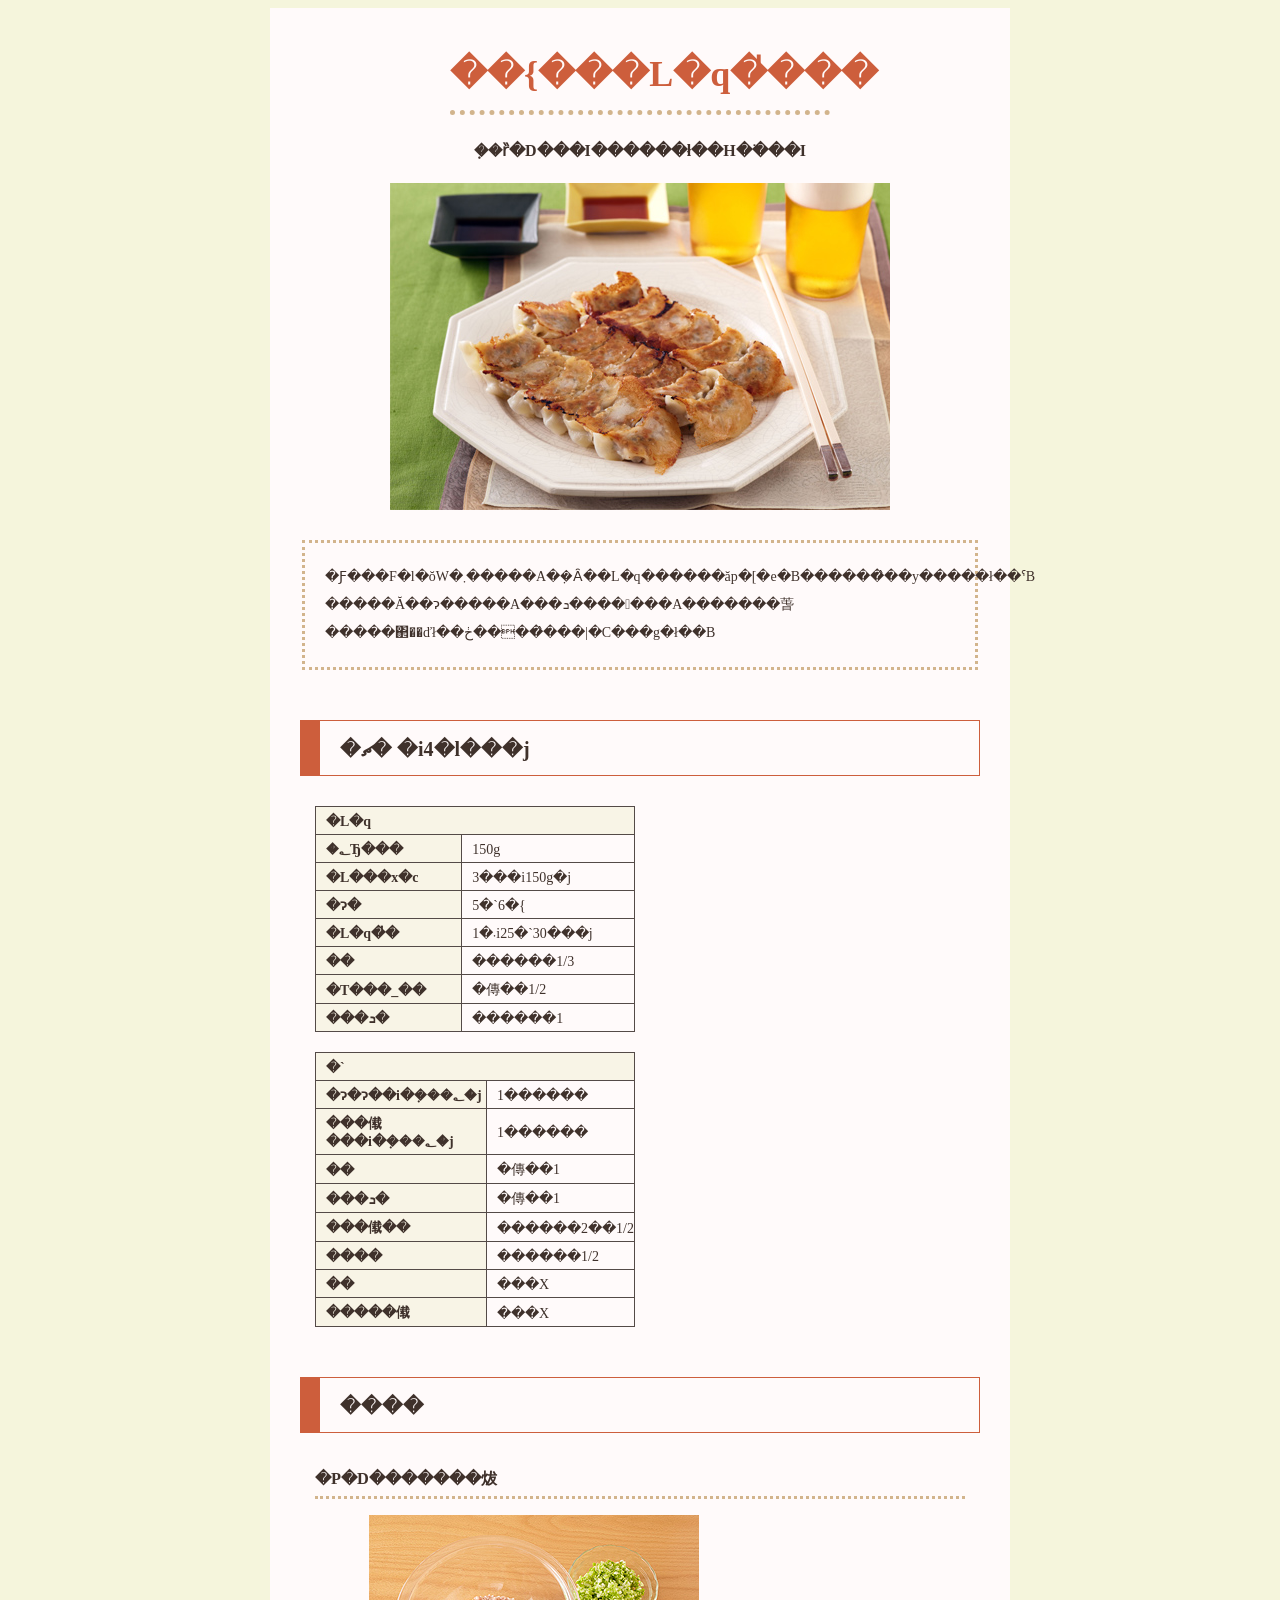
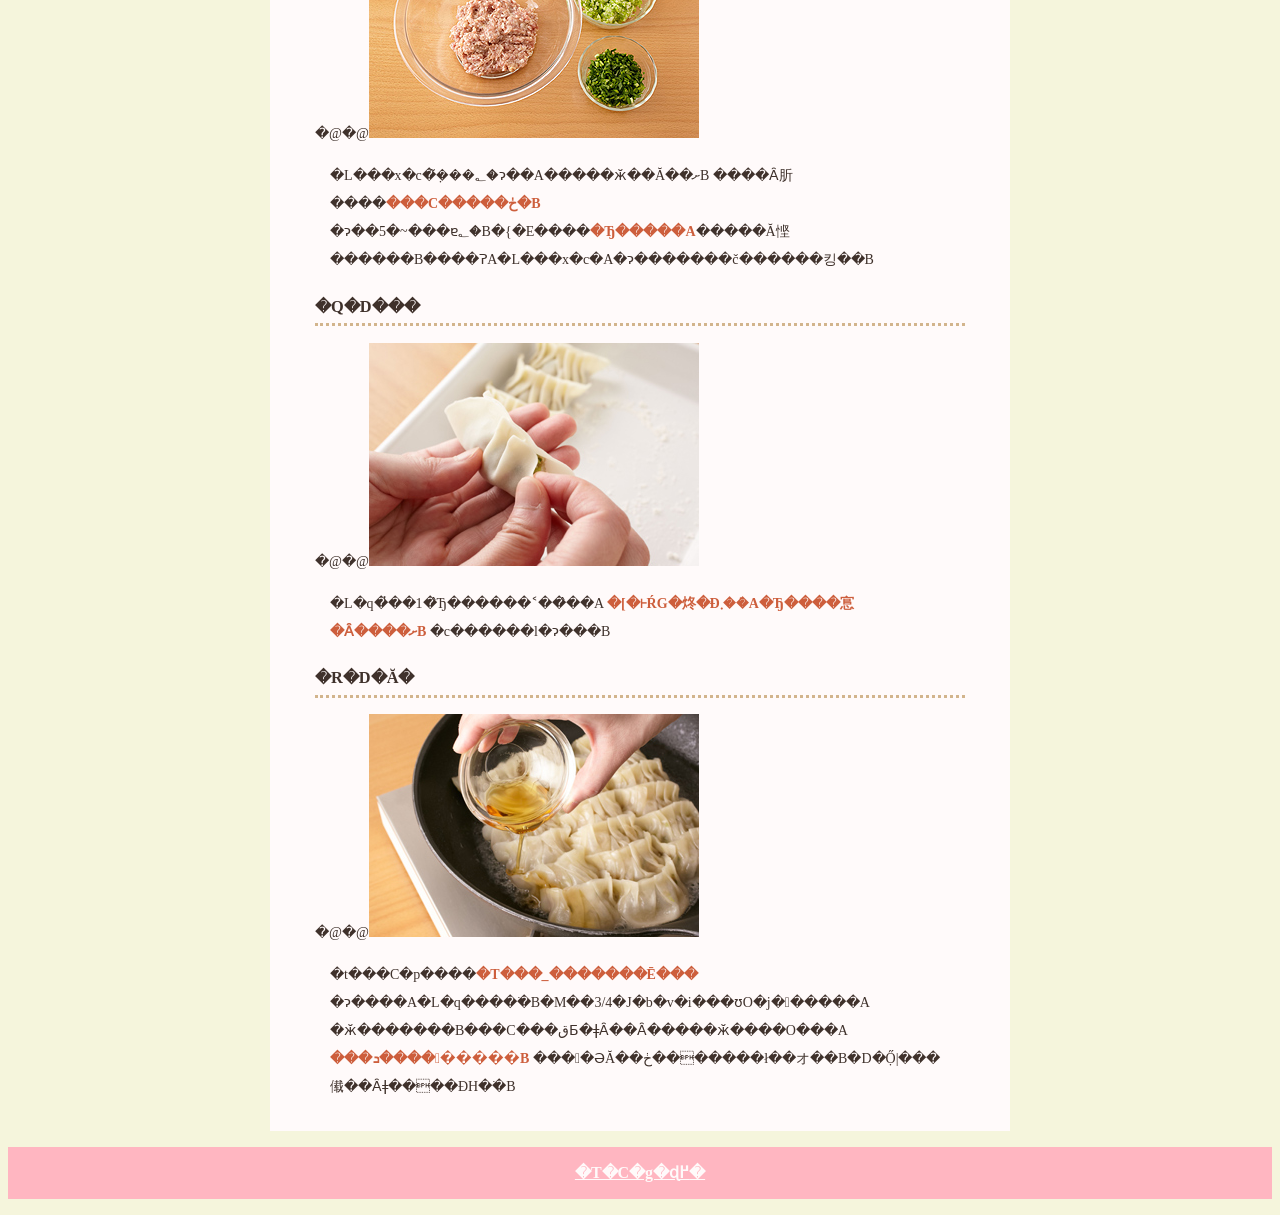
==== works/gyouza/try/sample.html @ c5b26f7d "init" ====
<html>
<head>
	<title>�L�q�̍���</title>
	<link rel="stylesheet" type="text/css" href="style.css" />
</head>

<body>
	<div id="wrap">
		<h1>��{���L�q�̍���</h1>
		<p id="header">�݂�ȑ�D���I������ł��H�ׂ���I</p>
	
		<p id="pic"><img src="img/top.jpg" alt="�L�q" /></p>
		<p id="text">�Ƒ���F�l�ŏW�܂�����A�݂�Ȃ��L�q������ăp�[�e�B������̂��y�����ł��ˁB<br />
			�����Ă��ɂ�����A���ܖ����񂵓���A�������萅�����΂��ďł��ڂ�����̂��|�C���g�ł��B</p>
	
		<h2>�ޗ� �i4�l���j</h2>
		<div class="contents">
			<table>
				<tr>
					<th colspan="2" class="midashi">�L�q</th>
				</tr>
		
				<tr>
					<th>�؂Ђ���</th>
					<td>150g</td>
				</tr>
		
				<tr>
					<th>�L���x�c</th>
					<td>3���i150g�j</td>
				</tr>
		
				<tr>
					<th>�ɂ�</th>
					<td>5�`6�{</td>
				</tr>
		
				<tr>
					<th>�L�q�̔�</th>
					<td>1�܁i25�`30���j</td>
				</tr>
		
				<tr>
					<th>��</th>
					<td>������1/3</td>
				</tr>
		
				<tr>
					<th>�T���_��</th>
					<td>�傳��1/2</td>
				</tr>
		
				<tr>
					<th>���ܖ�</th>
					<td>������1</td>
				</tr>
			</table>
		
			<table>
				<tr>
					<th colspan="2" class="midashi">�`</th>
				</tr>
		
				<tr>
					<th>�ɂ�ɂ��i�݂���؂�j</th>
					<td>1������</td>
		
				<tr>
					<th>���傤���i�݂���؂�j</th>
					<td>1������</td>
				</tr>
		
				<tr>
					<th>��</th>
					<td>�傳��1</td>
				</tr>
		
				<tr>
					<th>���ܖ�</th>
					<td>�傳��1</td>
				</tr>
		
				<tr>
					<th>���傤��</th>
					<td>������2��1/2</td>
				</tr>
		
				<tr>
					<th>����</th>
					<td>������1/2</td>
				</tr>
		
				<tr>
					<th>��</th>
					<td>���X</td>
				</tr>
		
				<tr>
					<th>�����傤</th>
					<td>���X</td>
				</tr>
			</table>
		</div><!--.contents-->
	
		<h2>����</h2>

		<div class="contents">
			<h3>�P�D�������炦</h3>
			<p>�@�@<img src="img/01.jpg" alt="01" /></p>
			<p class="make">�L���x�c�݂͂���؂�ɂ��A�����ӂ��Ă��ށB
				����Ȃ肵����<span class="point">���C�����ڂ�B</span>
				�ɂ��5�~���ɐ؂�B�{�E����<span class="point">�Ђ�����A</span>�����Ă悭������B����ɁA�L���x�c�A�ɂ�������č������킹��B</p>
		
			<h3>�Q�D���</h3>
			<p>�@�@<img src="img/02.jpg" alt="02" /></p>
			<p class="make">�L�q�̔��1�̂Ђ������˂��̂��A
				<span class="point">�[�𐅂ŔG�炵�Đ܂��݁A�Ђ����悹�Ȃ����ށB</span>
				�c������l�ɂ���B</p>
		
			<h3>�R�D�Ă�</h3>
			<p>�@�@<img src="img/03.jpg" alt="03" /></p>
			<p class="make">�t���C�p����<span class="point">�T���_�������Ē���</span>
				�ɂ����A�L�q����ׂ�B�M��3/4�J�b�v�i���ʊO�j�𒍂�����A
				�ӂ�������B���C���قƂ�ǂȂ��Ȃ�����ӂ����O���A
				<span class="point">���ܖ����񂵂�����B</span>
				���񂪂�ƏĂ��ڂ�������ł��オ��B�D�݂Ő|���傤��Ȃǂ����ĐH�ׂ�B</p>
		</div><!--.contents-->
	</div><!--#wrap-->

	<p id="footer"><a href="../../../index.html">�T�C�g�ɖ߂�</a></p>
</body>
</html>
---- works/gyouza/try/style.css ----
﻿body {
	line-height: 2.0;
	background-color: #f5f5dc;
	font-size:14px;
	color: #3f312b;
}

#wrap {
	width:680px;
	margin:0 auto;
	background-color: #fffafa;
	padding:30px;
}

.contents {
	width:650px;
	margin:0 auto;
}

h1 {
	font-size: 36px;
	text-align: center;
	border-bottom:5px dotted #d2b48c;
	width:380px;
	margin: 0 auto;
	margin-bottom: 20px;
	color: #cd5e3c;
}

#header {
	font-size:16px;
	text-align: center;
	font-weight: bold;
}

#pic {
	text-align: center;
}

#text {
	width:630px;
	margin:0 auto;
	margin-top: 30px;
	border: 3px dotted #d2b48c;
	padding: 20px;
}

h2 {
	font-size:20px;
	border:1px solid #cd5e3c;
	border-left: 20px solid #cd5e3c;
	padding: 8px 0 6px 20px;
	margin-top: 50px;
	margin-bottom: 30px;
}

table {
	border-collapse: collapse;
	width: 320px;
	margin-bottom: 20px;
}

th,td {
	border: solid #544a47 1px;
	padding: 6px 0 4px 10px;
	font-size:14px;
}

th {
	text-align: left;
	background-color: #f8f4e6;
}

h3 {
	border-bottom: dotted 3px #d2b48c;
}

.make {
	width: 620px;
	margin: 0 auto;
}

.point {
	color:#cd5e3c;
	font-weight: bold;
}

#footer {
	background-color: #ffb6c1;
	text-align: center;
	padding: 10px 0 10px 0;
	font-weight: bold;
	color: #fffafa;
	font-size: 16px;
}

#footer a {
	color: #fffafa;
}
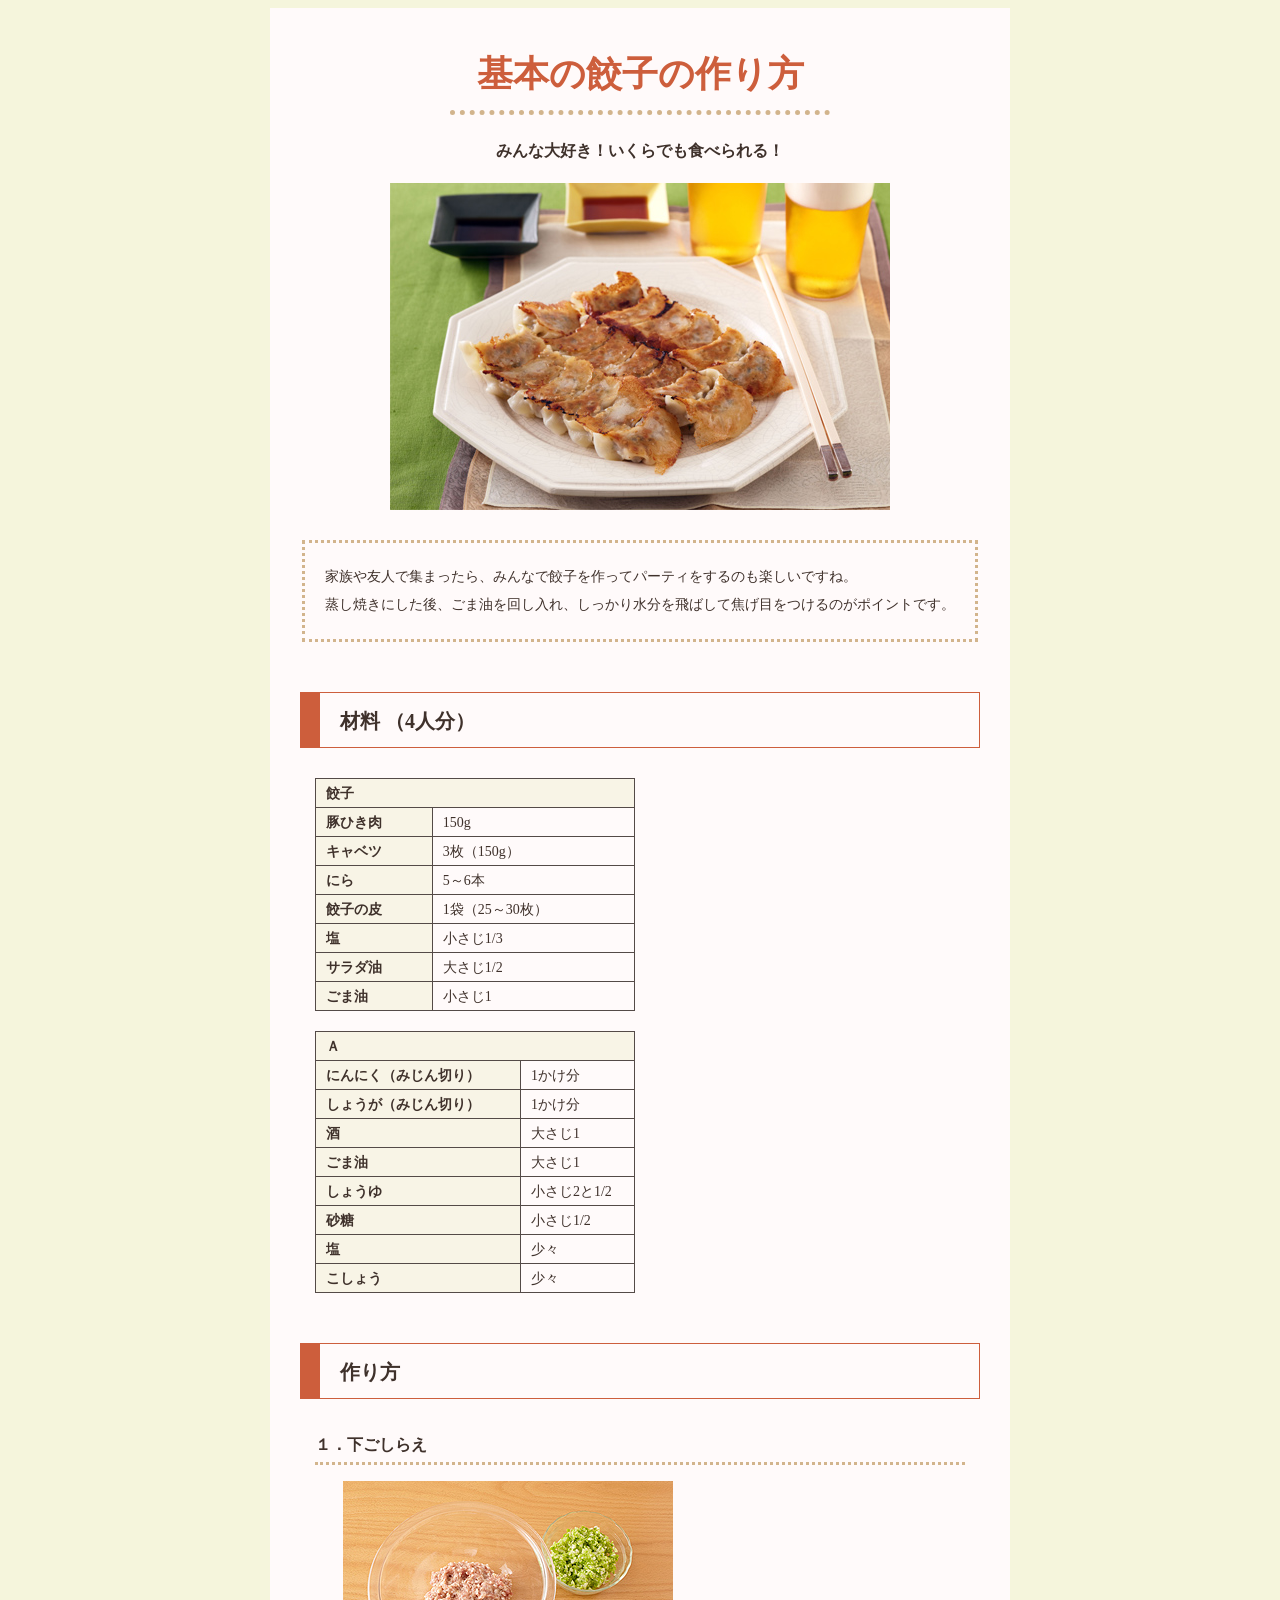
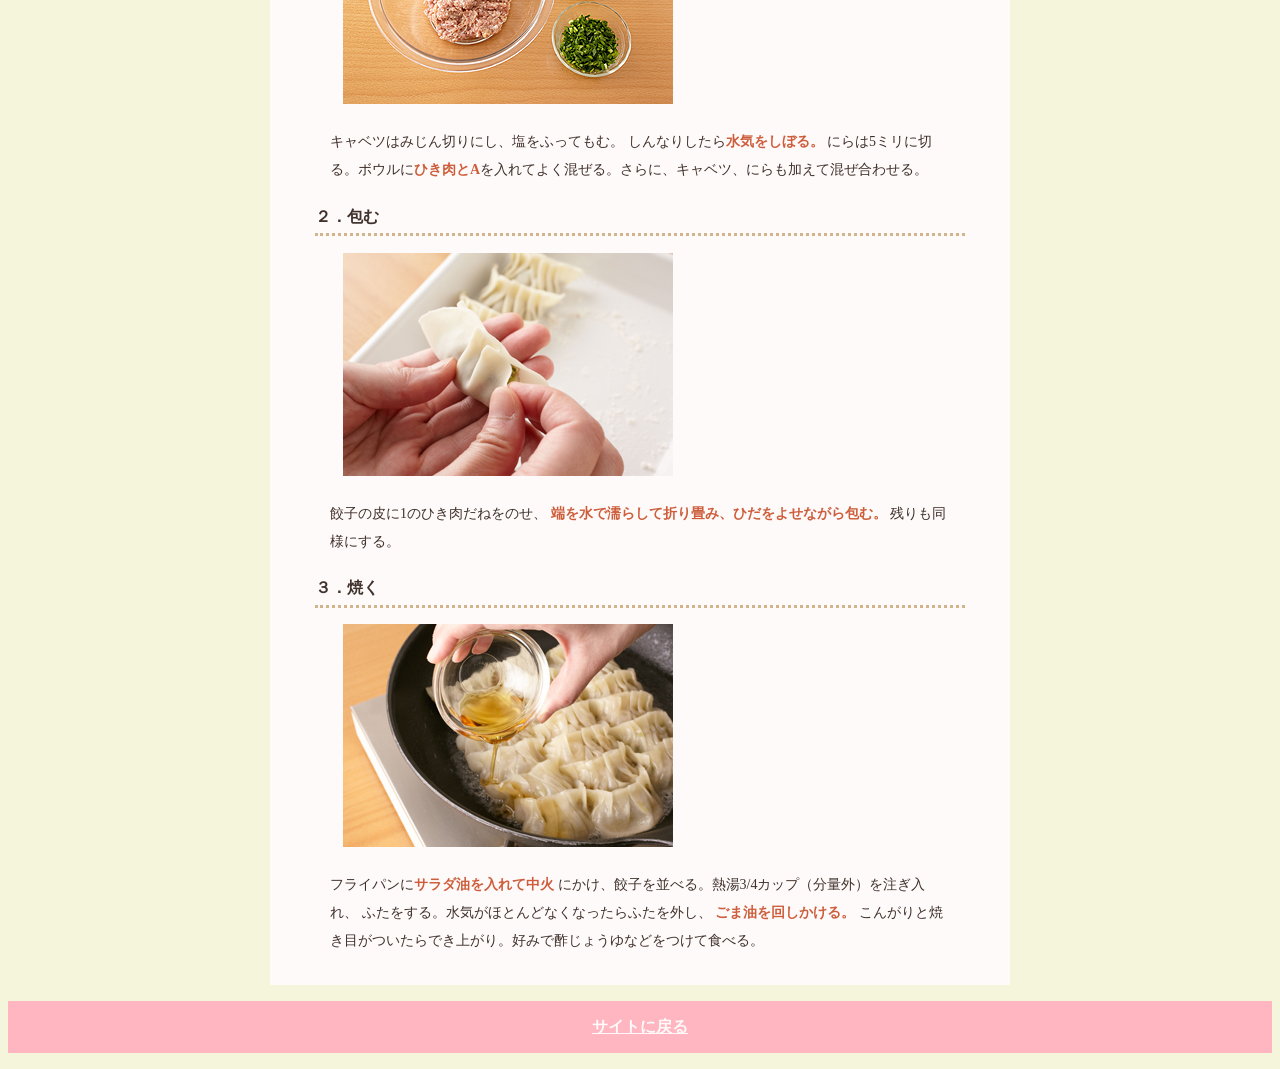
==== commit 10e55f6c: "fix: 文字化け" ====
--- a/works/gyouza/try/sample.html
+++ b/works/gyouza/try/sample.html
@@ -1,132 +1,149 @@
 <html>
-<head>
-	<title>�L�q�̍���</title>
-	<link rel="stylesheet" type="text/css" href="style.css" />
-</head>
+	<head>
+		<title>餃子の作り方</title>
+		<link rel="stylesheet" type="text/css" href="style.css" />
+	</head>
 
-<body>
-	<div id="wrap">
-		<h1>��{���L�q�̍���</h1>
-		<p id="header">�݂�ȑ�D���I������ł��H�ׂ���I</p>
-	
-		<p id="pic"><img src="img/top.jpg" alt="�L�q" /></p>
-		<p id="text">�Ƒ���F�l�ŏW�܂�����A�݂�Ȃ��L�q������ăp�[�e�B������̂��y�����ł��ˁB<br />
-			�����Ă��ɂ�����A���ܖ����񂵓���A�������萅�����΂��ďł��ڂ�����̂��|�C���g�ł��B</p>
-	
-		<h2>�ޗ� �i4�l���j</h2>
-		<div class="contents">
-			<table>
-				<tr>
-					<th colspan="2" class="midashi">�L�q</th>
-				</tr>
-		
-				<tr>
-					<th>�؂Ђ���</th>
-					<td>150g</td>
-				</tr>
-		
-				<tr>
-					<th>�L���x�c</th>
-					<td>3���i150g�j</td>
-				</tr>
-		
-				<tr>
-					<th>�ɂ�</th>
-					<td>5�`6�{</td>
-				</tr>
-		
-				<tr>
-					<th>�L�q�̔�</th>
-					<td>1�܁i25�`30���j</td>
-				</tr>
-		
-				<tr>
-					<th>��</th>
-					<td>������1/3</td>
-				</tr>
-		
-				<tr>
-					<th>�T���_��</th>
-					<td>�傳��1/2</td>
-				</tr>
-		
-				<tr>
-					<th>���ܖ�</th>
-					<td>������1</td>
-				</tr>
-			</table>
-		
-			<table>
-				<tr>
-					<th colspan="2" class="midashi">�`</th>
-				</tr>
-		
-				<tr>
-					<th>�ɂ�ɂ��i�݂���؂�j</th>
-					<td>1������</td>
-		
-				<tr>
-					<th>���傤���i�݂���؂�j</th>
-					<td>1������</td>
-				</tr>
-		
-				<tr>
-					<th>��</th>
-					<td>�傳��1</td>
-				</tr>
-		
-				<tr>
-					<th>���ܖ�</th>
-					<td>�傳��1</td>
-				</tr>
-		
-				<tr>
-					<th>���傤��</th>
-					<td>������2��1/2</td>
-				</tr>
-		
-				<tr>
-					<th>����</th>
-					<td>������1/2</td>
-				</tr>
-		
-				<tr>
-					<th>��</th>
-					<td>���X</td>
-				</tr>
-		
-				<tr>
-					<th>�����傤</th>
-					<td>���X</td>
-				</tr>
-			</table>
-		</div><!--.contents-->
-	
-		<h2>����</h2>
+	<body>
+		<div id="wrap">
+			<h1>基本の餃子の作り方</h1>
+			<p id="header">みんな大好き！いくらでも食べられる！</p>
 
-		<div class="contents">
-			<h3>�P�D�������炦</h3>
-			<p>�@�@<img src="img/01.jpg" alt="01" /></p>
-			<p class="make">�L���x�c�݂͂���؂�ɂ��A�����ӂ��Ă��ށB
-				����Ȃ肵����<span class="point">���C�����ڂ�B</span>
-				�ɂ��5�~���ɐ؂�B�{�E����<span class="point">�Ђ�����A</span>�����Ă悭������B����ɁA�L���x�c�A�ɂ�������č������킹��B</p>
-		
-			<h3>�Q�D���</h3>
-			<p>�@�@<img src="img/02.jpg" alt="02" /></p>
-			<p class="make">�L�q�̔��1�̂Ђ������˂��̂��A
-				<span class="point">�[�𐅂ŔG�炵�Đ܂��݁A�Ђ����悹�Ȃ����ށB</span>
-				�c������l�ɂ���B</p>
-		
-			<h3>�R�D�Ă�</h3>
-			<p>�@�@<img src="img/03.jpg" alt="03" /></p>
-			<p class="make">�t���C�p����<span class="point">�T���_�������Ē���</span>
-				�ɂ����A�L�q����ׂ�B�M��3/4�J�b�v�i���ʊO�j�𒍂�����A
-				�ӂ�������B���C���قƂ�ǂȂ��Ȃ�����ӂ����O���A
-				<span class="point">���ܖ����񂵂�����B</span>
-				���񂪂�ƏĂ��ڂ�������ł��オ��B�D�݂Ő|���傤��Ȃǂ����ĐH�ׂ�B</p>
-		</div><!--.contents-->
-	</div><!--#wrap-->
+			<p id="pic"><img src="img/top.jpg" alt="餃子" /></p>
+			<p id="text">
+				家族や友人で集まったら、みんなで餃子を作ってパーティをするのも楽しいですね。<br />
+				蒸し焼きにした後、ごま油を回し入れ、しっかり水分を飛ばして焦げ目をつけるのがポイントです。
+			</p>
 
-	<p id="footer"><a href="../../../index.html">�T�C�g�ɖ߂�</a></p>
-</body>
+			<h2>材料 （4人分）</h2>
+			<div class="contents">
+				<table>
+					<tr>
+						<th colspan="2" class="midashi">餃子</th>
+					</tr>
+
+					<tr>
+						<th>豚ひき肉</th>
+						<td>150g</td>
+					</tr>
+
+					<tr>
+						<th>キャベツ</th>
+						<td>3枚（150g）</td>
+					</tr>
+
+					<tr>
+						<th>にら</th>
+						<td>5～6本</td>
+					</tr>
+
+					<tr>
+						<th>餃子の皮</th>
+						<td>1袋（25～30枚）</td>
+					</tr>
+
+					<tr>
+						<th>塩</th>
+						<td>小さじ1/3</td>
+					</tr>
+
+					<tr>
+						<th>サラダ油</th>
+						<td>大さじ1/2</td>
+					</tr>
+
+					<tr>
+						<th>ごま油</th>
+						<td>小さじ1</td>
+					</tr>
+				</table>
+
+				<table>
+					<tr>
+						<th colspan="2" class="midashi">Ａ</th>
+					</tr>
+
+					<tr>
+						<th>にんにく（みじん切り）</th>
+						<td>1かけ分</td>
+					</tr>
+
+					<tr>
+						<th>しょうが（みじん切り）</th>
+						<td>1かけ分</td>
+					</tr>
+
+					<tr>
+						<th>酒</th>
+						<td>大さじ1</td>
+					</tr>
+
+					<tr>
+						<th>ごま油</th>
+						<td>大さじ1</td>
+					</tr>
+
+					<tr>
+						<th>しょうゆ</th>
+						<td>小さじ2と1/2</td>
+					</tr>
+
+					<tr>
+						<th>砂糖</th>
+						<td>小さじ1/2</td>
+					</tr>
+
+					<tr>
+						<th>塩</th>
+						<td>少々</td>
+					</tr>
+
+					<tr>
+						<th>こしょう</th>
+						<td>少々</td>
+					</tr>
+				</table>
+			</div>
+			<!--.contents-->
+
+			<h2>作り方</h2>
+
+			<div class="contents">
+				<h3>１．下ごしらえ</h3>
+				<p>　　<img src="img/01.jpg" alt="01" /></p>
+				<p class="make">
+					キャベツはみじん切りにし、塩をふってもむ。 しんなりしたら<span
+						class="point"
+						>水気をしぼる。</span
+					>
+					にらは5ミリに切る。ボウルに<span class="point">ひき肉とA</span
+					>を入れてよく混ぜる。さらに、キャベツ、にらも加えて混ぜ合わせる。
+				</p>
+
+				<h3>２．包む</h3>
+				<p>　　<img src="img/02.jpg" alt="02" /></p>
+				<p class="make">
+					餃子の皮に1のひき肉だねをのせ、
+					<span class="point"
+						>端を水で濡らして折り畳み、ひだをよせながら包む。</span
+					>
+					残りも同様にする。
+				</p>
+
+				<h3>３．焼く</h3>
+				<p>　　<img src="img/03.jpg" alt="03" /></p>
+				<p class="make">
+					フライパンに<span class="point">サラダ油を入れて中火</span>
+					にかけ、餃子を並べる。熱湯3/4カップ（分量外）を注ぎ入れ、
+					ふたをする。水気がほとんどなくなったらふたを外し、
+					<span class="point">ごま油を回しかける。</span>
+					こんがりと焼き目がついたらでき上がり。好みで酢じょうゆなどをつけて食べる。
+				</p>
+			</div>
+			<!--.contents-->
+		</div>
+		<!--#wrap-->
+
+		<p id="footer"><a href="../../../index.html">サイトに戻る</a></p>
+	</body>
 </html>
